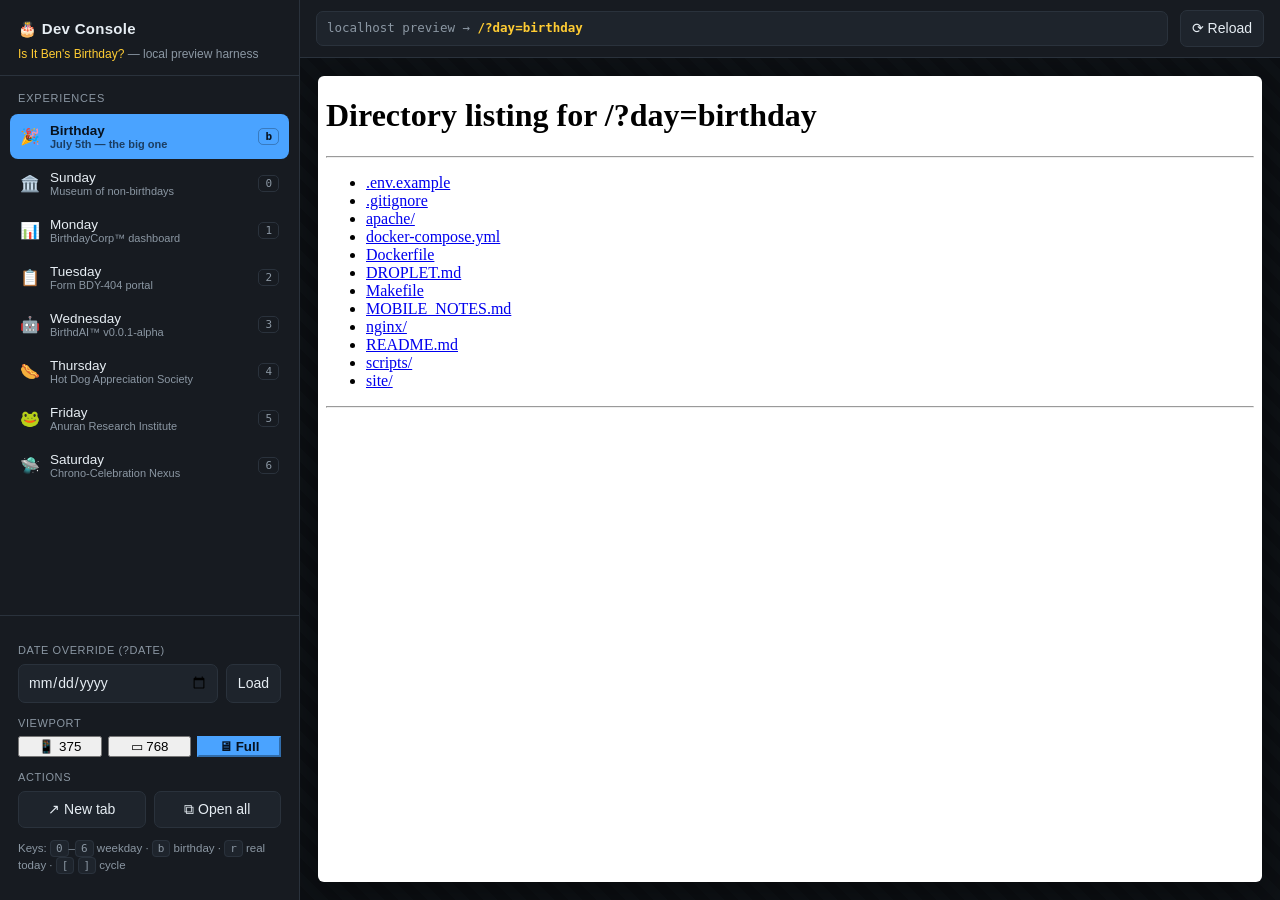
==== site/dev.html @ 03b10242 "Add dev console + fix check-secrets portability site/dev.html: an unlisted developer preview harness" ====
<!DOCTYPE html>
<html lang="en">
<head>
  <meta charset="UTF-8">
  <meta name="viewport" content="width=device-width, initial-scale=1.0">
  <title>Dev Console — Is It Ben's Birthday?</title>
  <!--
    Developer console. Not linked from the site. Loads each experience in an
    iframe via the real router (?day=N / ?date=YYYY-MM-DD) so you can flip
    between all of them and test responsive widths without leaving the page.
    Pure static, self-contained, no personal info. Keyboard: 0–6, b, r, and
    [ ] to cycle; 1/2/3 with Shift for phone/tablet/desktop widths.
  -->
  <style>
    :root {
      --bg: #0f1216; --panel: #171b21; --panel2: #1e242c; --line: #2a323c;
      --text: #e6edf3; --muted: #8b97a3; --accent: #ffcc33; --accent2: #4aa3ff;
      --ok: #37d67a;
    }
    * { box-sizing: border-box; }
    html, body { height: 100%; margin: 0; }
    body {
      display: grid; grid-template-columns: 300px 1fr; height: 100vh;
      font: 14px/1.5 -apple-system, BlinkMacSystemFont, "Segoe UI", Roboto, sans-serif;
      background: var(--bg); color: var(--text);
    }
    /* Sidebar */
    aside {
      background: var(--panel); border-right: 1px solid var(--line);
      display: flex; flex-direction: column; overflow-y: auto;
    }
    .brand { padding: 18px 18px 12px; border-bottom: 1px solid var(--line); }
    .brand h1 { font-size: 15px; margin: 0; letter-spacing: .3px; }
    .brand p { margin: 4px 0 0; color: var(--muted); font-size: 12px; }
    .brand .badge { color: var(--accent); }
    .group-label {
      padding: 14px 18px 6px; color: var(--muted); font-size: 11px;
      text-transform: uppercase; letter-spacing: .8px;
    }
    .exp-list { list-style: none; margin: 0; padding: 0 10px; }
    .exp {
      display: flex; align-items: center; gap: 10px; width: 100%;
      padding: 9px 10px; margin: 2px 0; border: 0; border-radius: 8px;
      background: transparent; color: var(--text); text-align: left;
      cursor: pointer; font-size: 13.5px;
    }
    .exp:hover { background: var(--panel2); }
    .exp.active { background: var(--accent2); color: #07121f; font-weight: 600; }
    .exp .key {
      margin-left: auto; font-size: 11px; color: var(--muted);
      border: 1px solid var(--line); border-radius: 5px; padding: 1px 6px;
      font-family: ui-monospace, SFMono-Regular, Menlo, monospace;
    }
    .exp.active .key { color: #07121f; border-color: rgba(0,0,0,.25); }
    .exp .emoji { font-size: 16px; width: 20px; text-align: center; }
    .exp .name { display: flex; flex-direction: column; }
    .exp .sub { font-size: 11px; color: var(--muted); }
    .exp.active .sub { color: rgba(7,18,31,.7); }

    .controls { padding: 14px 18px; border-top: 1px solid var(--line); margin-top: auto; }
    .controls label { display: block; font-size: 11px; color: var(--muted);
      text-transform: uppercase; letter-spacing: .6px; margin: 12px 0 5px; }
    .row { display: flex; gap: 8px; }
    input[type=date] {
      flex: 1; background: var(--panel2); border: 1px solid var(--line);
      color: var(--text); border-radius: 7px; padding: 7px 9px; font: inherit;
    }
    button.mini {
      background: var(--panel2); border: 1px solid var(--line); color: var(--text);
      border-radius: 7px; padding: 7px 11px; cursor: pointer; font: inherit;
    }
    button.mini:hover { border-color: var(--accent2); }
    .seg { display: flex; gap: 6px; }
    .seg button { flex: 1; }
    .seg button.on { background: var(--accent2); color: #07121f; border-color: var(--accent2); font-weight: 600; }

    /* Preview */
    main { display: flex; flex-direction: column; min-width: 0; }
    .topbar {
      display: flex; align-items: center; gap: 12px; padding: 10px 16px;
      background: var(--panel); border-bottom: 1px solid var(--line);
    }
    .url {
      flex: 1; min-width: 0; font-family: ui-monospace, SFMono-Regular, Menlo, monospace;
      font-size: 12.5px; color: var(--muted); background: var(--panel2);
      border: 1px solid var(--line); border-radius: 7px; padding: 7px 10px;
      overflow: hidden; text-overflow: ellipsis; white-space: nowrap;
    }
    .url b { color: var(--accent); }
    .stage {
      flex: 1; display: flex; align-items: flex-start; justify-content: center;
      overflow: auto; padding: 18px; background:
        repeating-linear-gradient(45deg, #0c0f13 0 10px, #0e1216 10px 20px);
    }
    .frame-wrap {
      background: #fff; box-shadow: 0 8px 40px rgba(0,0,0,.5); border-radius: 6px;
      overflow: hidden; transition: width .18s ease; height: 100%;
    }
    iframe { width: 100%; height: 100%; border: 0; display: block; }
    .hint { color: var(--muted); font-size: 11.5px; }
    kbd {
      font-family: ui-monospace, Menlo, monospace; font-size: 11px;
      background: var(--panel2); border: 1px solid var(--line);
      border-radius: 4px; padding: 1px 5px;
    }
  </style>
</head>
<body>
  <aside>
    <div class="brand">
      <h1>🎂 Dev Console</h1>
      <p><span class="badge">Is It Ben's Birthday?</span> — local preview harness</p>
    </div>

    <div class="group-label">Experiences</div>
    <ul class="exp-list" id="exp-list"></ul>

    <div class="controls">
      <label>Date override (?date)</label>
      <div class="row">
        <input type="date" id="date-input">
        <button class="mini" id="date-go">Load</button>
      </div>
      <label>Viewport</label>
      <div class="seg" id="viewport-seg">
        <button data-w="375" title="Phone (375px) — Shift+1">📱 375</button>
        <button data-w="768" title="Tablet (768px) — Shift+2">▭ 768</button>
        <button data-w="0" class="on" title="Full width — Shift+3">🖥 Full</button>
      </div>
      <label>Actions</label>
      <div class="row">
        <button class="mini" id="open-tab" style="flex:1">↗ New tab</button>
        <button class="mini" id="open-all" style="flex:1" title="Open all in tabs">⧉ Open all</button>
      </div>
      <p class="hint" style="margin-top:12px">
        Keys: <kbd>0</kbd>–<kbd>6</kbd> weekday · <kbd>b</kbd> birthday ·
        <kbd>r</kbd> real today · <kbd>[</kbd> <kbd>]</kbd> cycle
      </p>
    </div>
  </aside>

  <main>
    <div class="topbar">
      <div class="url" id="url-bar">—</div>
      <button class="mini" id="reload">⟳ Reload</button>
    </div>
    <div class="stage">
      <div class="frame-wrap" id="frame-wrap" style="width:100%">
        <iframe id="preview" title="preview" src="about:blank"></iframe>
      </div>
    </div>
  </main>

  <script>
    // Each experience: how the router selects it, plus a label.
    const EXPERIENCES = [
      { id: 'birthday', key: 'b', emoji: '🎉', name: 'Birthday',  sub: 'July 5th — the big one',        query: '?day=birthday' },
      { id: '0',        key: '0', emoji: '🏛️', name: 'Sunday',    sub: 'Museum of non-birthdays',       query: '?day=0' },
      { id: '1',        key: '1', emoji: '📊', name: 'Monday',    sub: 'BirthdayCorp™ dashboard',       query: '?day=1' },
      { id: '2',        key: '2', emoji: '📋', name: 'Tuesday',   sub: 'Form BDY-404 portal',           query: '?day=2' },
      { id: '3',        key: '3', emoji: '🤖', name: 'Wednesday', sub: 'BirthdAI™ v0.0.1-alpha',        query: '?day=3' },
      { id: '4',        key: '4', emoji: '🌭', name: 'Thursday',  sub: 'Hot Dog Appreciation Society',  query: '?day=4' },
      { id: '5',        key: '5', emoji: '🐸', name: 'Friday',    sub: 'Anuran Research Institute',      query: '?day=5' },
      { id: '6',        key: '6', emoji: '🛸', name: 'Saturday',  sub: 'Chrono-Celebration Nexus',      query: '?day=6' },
    ];

    const listEl  = document.getElementById('exp-list');
    const frame   = document.getElementById('preview');
    const wrap    = document.getElementById('frame-wrap');
    const urlBar  = document.getElementById('url-bar');
    let currentQuery = EXPERIENCES[0].query;

    // Build sidebar
    EXPERIENCES.forEach((e) => {
      const li = document.createElement('li');
      const b = document.createElement('button');
      b.className = 'exp';
      b.dataset.id = e.id;
      b.innerHTML =
        `<span class="emoji">${e.emoji}</span>` +
        `<span class="name">${e.name}<span class="sub">${e.sub}</span></span>` +
        `<span class="key">${e.key}</span>`;
      b.addEventListener('click', () => load(e.query, e.id));
      li.appendChild(b);
      listEl.appendChild(li);
    });

    function setActive(id) {
      document.querySelectorAll('.exp').forEach((el) =>
        el.classList.toggle('active', el.dataset.id === id));
    }

    function load(query, id) {
      currentQuery = query;
      frame.src = '/' + query;
      urlBar.innerHTML = 'localhost preview → <b>/' + query + '</b>';
      if (id !== undefined) setActive(id);
      else document.querySelectorAll('.exp').forEach((el) => el.classList.remove('active'));
    }

    // Date override
    document.getElementById('date-go').addEventListener('click', () => {
      const v = document.getElementById('date-input').value;
      if (v) load('?date=' + v);
    });
    // Real "today" — no params, the router uses the real local date.
    function loadReal() { load(''); }

    // Viewport width toggles
    const seg = document.getElementById('viewport-seg');
    seg.addEventListener('click', (ev) => {
      const btn = ev.target.closest('button'); if (!btn) return;
      seg.querySelectorAll('button').forEach((b) => b.classList.remove('on'));
      btn.classList.add('on');
      const w = +btn.dataset.w;
      wrap.style.width = w ? w + 'px' : '100%';
    });
    function setViewport(w) {
      seg.querySelectorAll('button').forEach((b) =>
        b.classList.toggle('on', +b.dataset.w === w));
      wrap.style.width = w ? w + 'px' : '100%';
    }

    document.getElementById('reload').addEventListener('click', () => { frame.src = frame.src; });
    document.getElementById('open-tab').addEventListener('click', () => window.open('/' + currentQuery, '_blank'));
    document.getElementById('open-all').addEventListener('click', () => {
      EXPERIENCES.forEach((e, i) => setTimeout(() => window.open('/' + e.query, '_blank'), i * 250));
    });

    // Keyboard shortcuts (ignore while typing in the date field)
    document.addEventListener('keydown', (ev) => {
      if (ev.target.tagName === 'INPUT') return;
      const k = ev.key.toLowerCase();
      const idx = EXPERIENCES.findIndex((e) => e.key === k);
      if (idx >= 0) { const e = EXPERIENCES[idx]; load(e.query, e.id); return; }
      if (k === 'r') { loadReal(); return; }
      if (k === '[' || k === ']') {
        const cur = EXPERIENCES.findIndex((e) => e.query === currentQuery);
        const base = cur < 0 ? 0 : cur;
        const next = (base + (k === ']' ? 1 : EXPERIENCES.length - 1)) % EXPERIENCES.length;
        const e = EXPERIENCES[next]; load(e.query, e.id); return;
      }
      if (ev.shiftKey && k === '!') setViewport(375); // Shift+1
      if (ev.shiftKey && k === '@') setViewport(768); // Shift+2
      if (ev.shiftKey && k === '#') setViewport(0);   // Shift+3
    });

    // Start on the birthday experience
    load(EXPERIENCES[0].query, EXPERIENCES[0].id);
  </script>
</body>
</html>
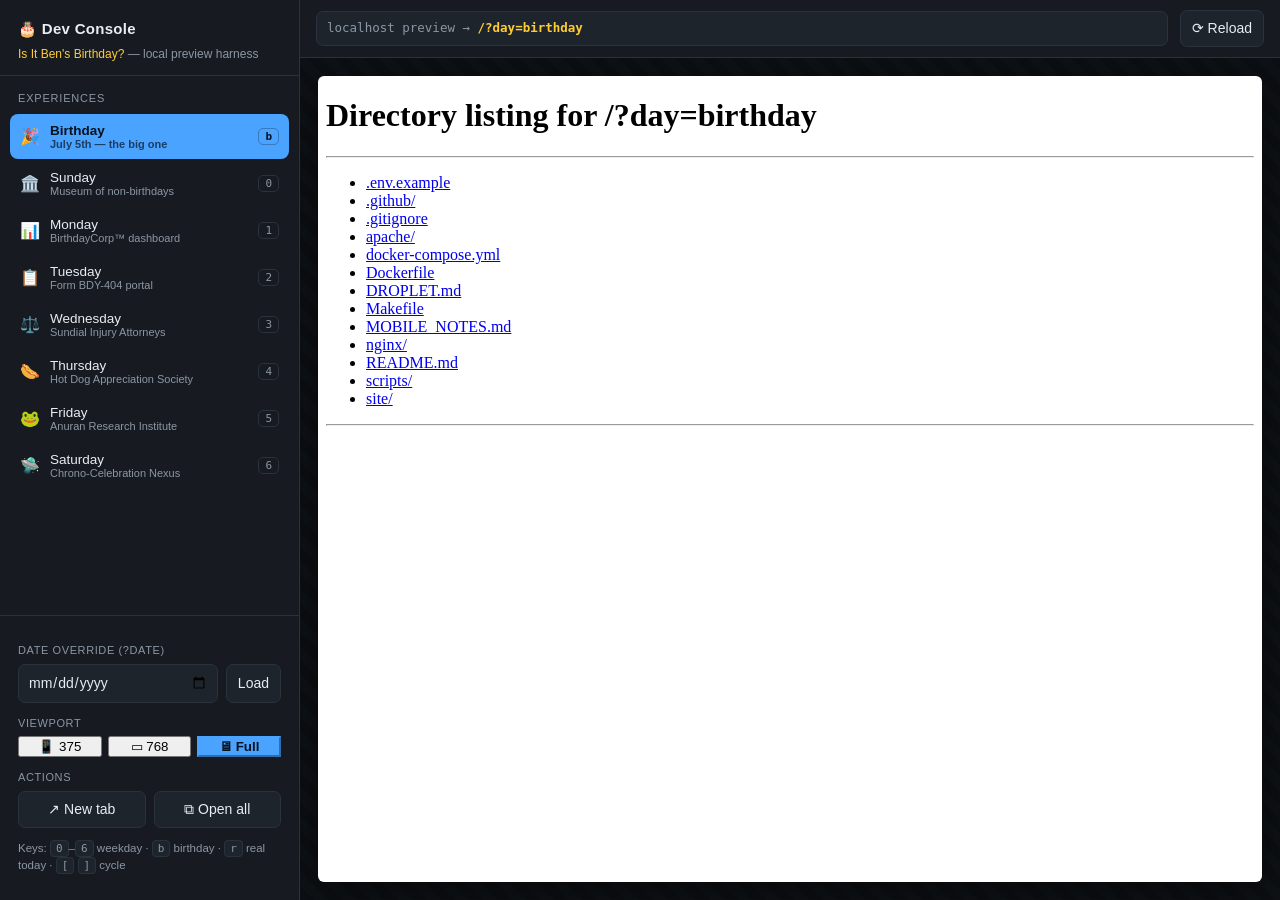
==== commit ff2b552b: "Retire stale BirthdAI branding on Wednesday → SUNDIAL Wednesday was rebuilt into the SUNDIAL injury-" ====
--- a/site/dev.html
+++ b/site/dev.html
@@ -158,7 +158,7 @@
       { id: '0',        key: '0', emoji: '🏛️', name: 'Sunday',    sub: 'Museum of non-birthdays',       query: '?day=0' },
       { id: '1',        key: '1', emoji: '📊', name: 'Monday',    sub: 'BirthdayCorp™ dashboard',       query: '?day=1' },
       { id: '2',        key: '2', emoji: '📋', name: 'Tuesday',   sub: 'Form BDY-404 portal',           query: '?day=2' },
-      { id: '3',        key: '3', emoji: '🤖', name: 'Wednesday', sub: 'BirthdAI™ v0.0.1-alpha',        query: '?day=3' },
+      { id: '3',        key: '3', emoji: '⚖️', name: 'Wednesday', sub: 'Sundial Injury Attorneys',    query: '?day=3' },
       { id: '4',        key: '4', emoji: '🌭', name: 'Thursday',  sub: 'Hot Dog Appreciation Society',  query: '?day=4' },
       { id: '5',        key: '5', emoji: '🐸', name: 'Friday',    sub: 'Anuran Research Institute',      query: '?day=5' },
       { id: '6',        key: '6', emoji: '🛸', name: 'Saturday',  sub: 'Chrono-Celebration Nexus',      query: '?day=6' },
